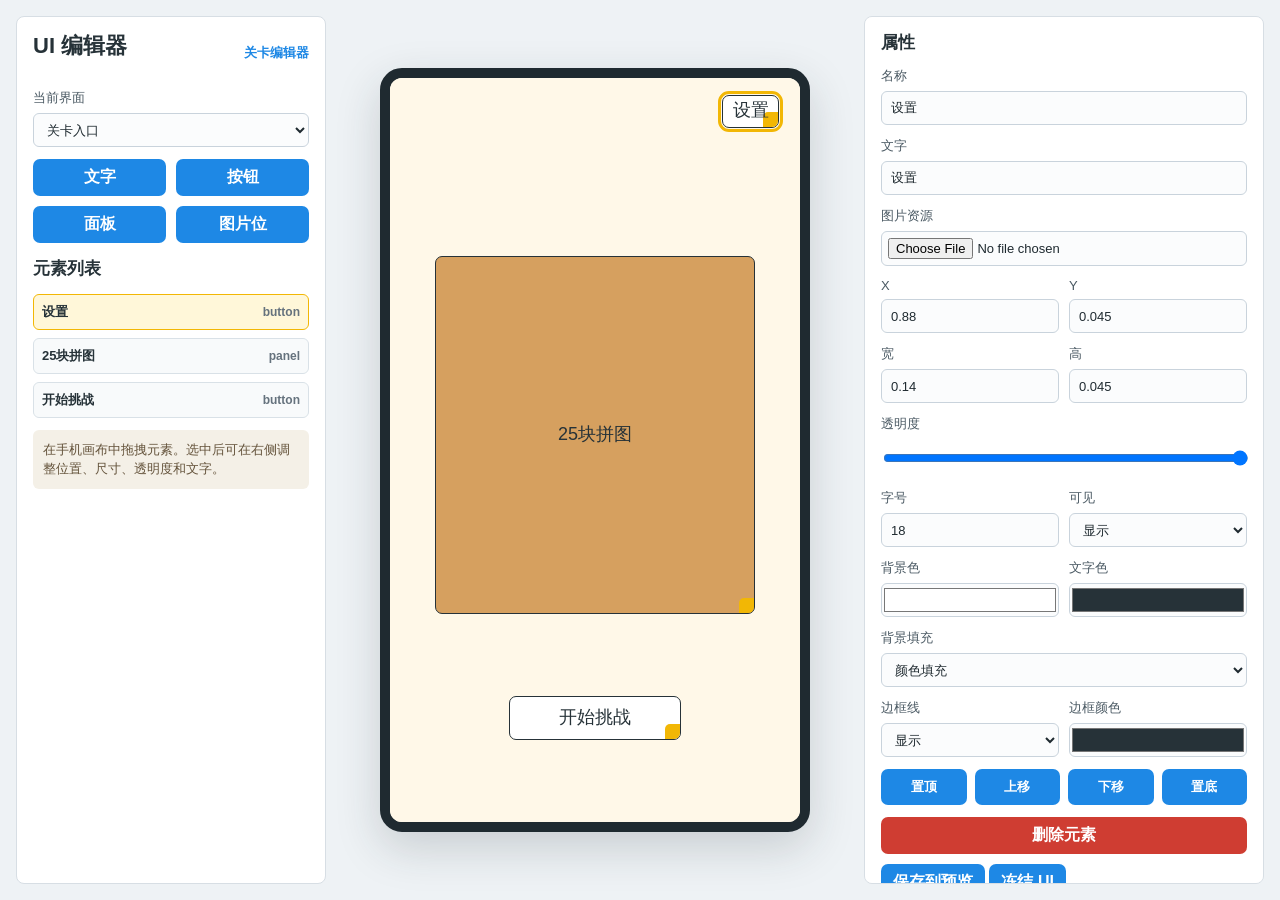
==== ui-editor.html @ 9cf3ad1f "Publish spot difference tool center" ====
<!doctype html>
<html lang="zh-CN">
  <head>
    <meta charset="utf-8">
    <meta name="viewport" content="width=device-width, initial-scale=1">
    <title>找茬 UI 编辑器 Demo</title>
    <link rel="stylesheet" href="ui-editor.css">
  </head>
  <body>
    <main class="ui-editor">
      <aside class="side-panel">
        <div class="tool-title">
          <h1>UI 编辑器</h1>
          <a href="index.html">关卡编辑器</a>
        </div>

        <label>
          当前界面
          <select id="screenSelect"></select>
        </label>

        <div class="button-grid">
          <button id="addText" type="button">文字</button>
          <button id="addButton" type="button">按钮</button>
          <button id="addPanel" type="button">面板</button>
          <button id="addImage" type="button">图片位</button>
        </div>

        <h2>元素列表</h2>
        <div id="elementList" class="element-list"></div>

        <div class="hint">
          在手机画布中拖拽元素。选中后可在右侧调整位置、尺寸、透明度和文字。
        </div>
      </aside>

      <section class="preview-wrap">
        <div class="phone">
          <div id="canvas" class="canvas"></div>
        </div>
      </section>

      <aside class="side-panel inspector">
        <h2>属性</h2>

        <label>
          名称
          <input id="elName">
        </label>

        <label>
          文字
          <input id="elText">
        </label>

        <label>
          图片资源
          <input id="elImage" type="file" accept="image/*">
        </label>

        <div class="grid-2">
          <label>
            X
            <input id="elX" type="number" min="0" max="1" step="0.001">
          </label>
          <label>
            Y
            <input id="elY" type="number" min="0" max="1" step="0.001">
          </label>
        </div>

        <div class="grid-2">
          <label>
            宽
            <input id="elW" type="number" min="0.01" max="1" step="0.001">
          </label>
          <label>
            高
            <input id="elH" type="number" min="0.01" max="1" step="0.001">
          </label>
        </div>

        <label>
          透明度
          <input id="elOpacity" type="range" min="0" max="1" step="0.05">
        </label>

        <div class="grid-2">
          <label>
            字号
            <input id="elFontSize" type="number" min="8" max="80" step="1">
          </label>
          <label>
            可见
            <select id="elVisible">
              <option value="true">显示</option>
              <option value="false">隐藏</option>
            </select>
          </label>
        </div>

        <div class="grid-2">
          <label>
            背景色
            <input id="elBg" type="color">
          </label>
          <label>
            文字色
            <input id="elColor" type="color">
          </label>
        </div>

        <label>
          背景填充
          <select id="elFillMode">
            <option value="solid">颜色填充</option>
            <option value="transparent">背景透明</option>
          </select>
        </label>

        <div class="grid-2">
          <label>
            边框线
            <select id="elBorderEnabled">
              <option value="true">显示</option>
              <option value="false">隐藏</option>
            </select>
          </label>
          <label>
            边框颜色
            <input id="elBorderColor" type="color">
          </label>
        </div>

        <div class="layer-tools">
          <button id="bringToFront" type="button">置顶</button>
          <button id="moveUp" type="button">上移</button>
          <button id="moveDown" type="button">下移</button>
          <button id="sendToBack" type="button">置底</button>
        </div>

        <button id="deleteElement" class="danger" type="button">删除元素</button>
        <button id="saveLayout" type="button">保存到预览</button>
        <button id="freezeUi" type="button">冻结 UI</button>
        <button id="unfreezeUi" class="danger" type="button">解冻 UI</button>
        <button id="downloadConfig" type="button">下载 UI JSON</button>
        <div id="actionStatus" class="action-status">等待操作</div>

        <h2>导出预览</h2>
        <pre id="jsonPreview"></pre>
      </aside>
    </main>

    <script src="shared-store.js"></script>
    <script src="persistent-store.js"></script>
    <script src="ui-editor.js"></script>
  </body>
</html>
---- ui-editor.css ----
* {
  box-sizing: border-box;
}

body {
  margin: 0;
  color: #263238;
  background: #eef2f5;
  font-family: Arial, "Microsoft YaHei", sans-serif;
}

button,
input,
select {
  font: inherit;
}

.ui-editor {
  display: grid;
  grid-template-columns: minmax(250px, 310px) minmax(360px, 1fr) minmax(310px, 400px);
  gap: 16px;
  min-height: 100vh;
  padding: 16px;
}

.side-panel {
  overflow: auto;
  max-height: calc(100vh - 32px);
  padding: 16px;
  border: 1px solid #d7dee4;
  border-radius: 8px;
  background: #ffffff;
}

.tool-title {
  display: flex;
  align-items: center;
  justify-content: space-between;
  gap: 12px;
  margin-bottom: 16px;
}

.tool-title a {
  color: #1e88e5;
  font-size: 13px;
  font-weight: 700;
  text-decoration: none;
}

h1,
h2 {
  margin: 0 0 14px;
  line-height: 1.2;
}

h1 {
  font-size: 22px;
}

h2 {
  font-size: 17px;
}

label {
  display: grid;
  gap: 6px;
  margin-bottom: 12px;
  color: #4a5963;
  font-size: 13px;
}

input,
select {
  width: 100%;
  min-height: 34px;
  padding: 7px 9px;
  border: 1px solid #c9d3dc;
  border-radius: 6px;
  background: #fbfcfd;
  color: #1f2a30;
}

input[type="range"],
input[type="color"] {
  padding: 0;
}

input[type="file"] {
  padding: 6px;
}

.button-grid,
.grid-2 {
  display: grid;
  grid-template-columns: 1fr 1fr;
  gap: 10px;
}

.button-grid {
  margin-bottom: 16px;
}

.layer-tools {
  display: grid;
  grid-template-columns: repeat(4, 1fr);
  gap: 8px;
  margin-bottom: 12px;
}

.layer-tools button {
  padding: 8px 6px;
  font-size: 13px;
}

button {
  min-height: 36px;
  padding: 8px 12px;
  border: 0;
  border-radius: 7px;
  background: #1e88e5;
  color: #ffffff;
  cursor: pointer;
  font-weight: 700;
}

button:hover {
  background: #166fbf;
}

button.danger {
  width: 100%;
  margin-bottom: 10px;
  background: #cf3d32;
}

button.danger:hover {
  background: #a9322a;
}

.action-status {
  margin: 8px 0 14px;
  color: #60717d;
  font-size: 13px;
  font-weight: 700;
}

.hint {
  margin-top: 12px;
  padding: 10px;
  border-radius: 6px;
  background: #f4f0e7;
  color: #64533b;
  font-size: 13px;
  line-height: 1.5;
}

.element-list {
  display: grid;
  gap: 8px;
}

.element-item {
  display: grid;
  grid-template-columns: 1fr auto;
  align-items: center;
  gap: 8px;
  padding: 8px;
  border: 1px solid #d9e1e7;
  border-radius: 6px;
  background: #f8fafb;
  color: #263238;
  cursor: pointer;
  font-size: 13px;
  text-align: left;
}

.element-item.active {
  border-color: #f2b705;
  background: #fff7d9;
}

.element-type {
  color: #65727d;
  font-size: 12px;
}

.preview-wrap {
  display: grid;
  place-items: center;
  min-width: 0;
}

.phone {
  width: min(430px, 100%);
  aspect-ratio: 9 / 16;
  overflow: hidden;
  border: 10px solid #1f2a30;
  border-radius: 22px;
  background: #fff8e8;
  box-shadow: 0 16px 45px rgba(31, 42, 48, 0.18);
}

.canvas {
  position: relative;
  width: 100%;
  height: 100%;
  overflow: hidden;
  background: #fff8e8;
}

.ui-node {
  position: absolute;
  display: grid;
  place-items: center;
  overflow: hidden;
  border: 1px solid rgba(38, 50, 56, 0.18);
  border-radius: 7px;
  color: #263238;
  cursor: move;
  user-select: none;
  text-align: center;
  line-height: 1.2;
}

.node-label {
  position: relative;
  z-index: 1;
  display: grid;
  place-items: center;
  width: 100%;
  height: 100%;
  padding: 4px;
}

.ui-node[data-type="text"] {
  border-color: transparent;
  background: transparent;
  font-weight: 700;
}

.ui-node[data-type="image"] {
  border: 2px dashed #d7b873;
}

.ui-node img {
  position: absolute;
  inset: 0;
  width: 100%;
  height: 100%;
  object-fit: contain;
  pointer-events: none;
}

.ui-node.selected {
  outline: 3px solid #f2b705;
  outline-offset: 1px;
}

.resize-handle {
  position: absolute;
  right: -1px;
  bottom: -1px;
  width: 16px;
  height: 16px;
  border-radius: 5px 0 6px;
  background: #f2b705;
  cursor: nwse-resize;
}

pre {
  min-height: 220px;
  max-height: 320px;
  overflow: auto;
  padding: 12px;
  border-radius: 8px;
  background: #172126;
  color: #d9f6e5;
  font-size: 12px;
  line-height: 1.45;
  white-space: pre-wrap;
}

@media (max-width: 980px) {
  .ui-editor {
    grid-template-columns: 1fr;
  }

  .side-panel {
    max-height: none;
  }
}
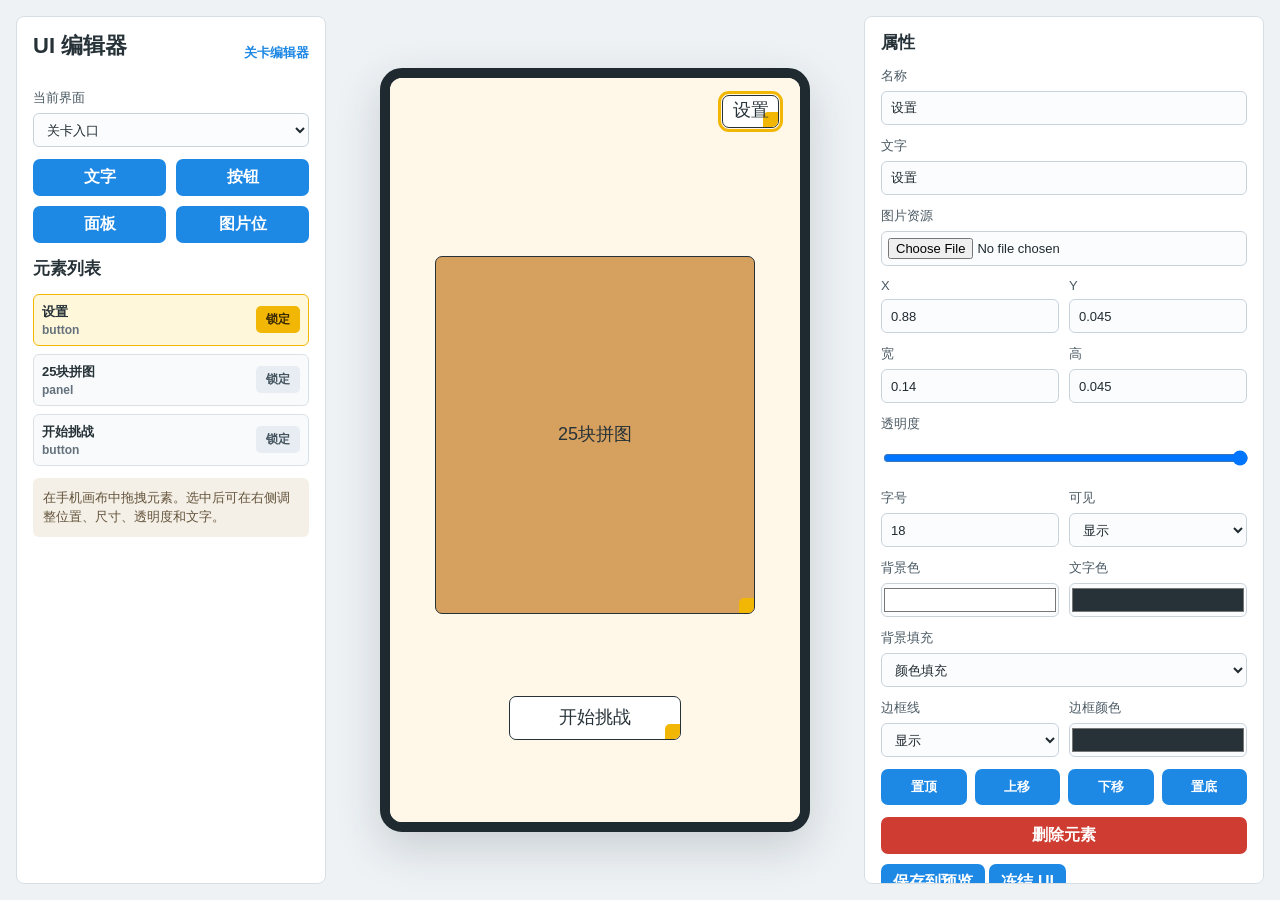
==== commit 142ba641: "Improve UI editor asset placement and locking" ====
--- a/ui-editor.html
+++ b/ui-editor.html
@@ -61,22 +61,22 @@
         <div class="grid-2">
           <label>
             X
-            <input id="elX" type="number" min="0" max="1" step="0.001">
+            <input id="elX" type="number" step="0.001">
           </label>
           <label>
             Y
-            <input id="elY" type="number" min="0" max="1" step="0.001">
+            <input id="elY" type="number" step="0.001">
           </label>
         </div>
 
         <div class="grid-2">
           <label>
             宽
-            <input id="elW" type="number" min="0.01" max="1" step="0.001">
+            <input id="elW" type="number" min="0.001" step="0.001">
           </label>
           <label>
             高
-            <input id="elH" type="number" min="0.01" max="1" step="0.001">
+            <input id="elH" type="number" min="0.001" step="0.001">
           </label>
         </div>
 
--- a/ui-editor.css
+++ b/ui-editor.css
@@ -174,9 +174,32 @@
   text-align: left;
 }
 
+.element-main {
+  display: grid;
+  gap: 2px;
+  min-width: 0;
+  text-align: left;
+}
+
 .element-item.active {
   border-color: #f2b705;
   background: #fff7d9;
+}
+
+.lock-toggle {
+  min-width: 44px;
+  padding: 5px 7px;
+  border-radius: 5px;
+  background: #e7edf2;
+  color: #455560;
+  font-size: 12px;
+  font-weight: 700;
+  text-align: center;
+}
+
+.element-item.active .lock-toggle {
+  background: #f2b705;
+  color: #3a2a00;
 }
 
 .element-type {
@@ -220,6 +243,27 @@
   user-select: none;
   text-align: center;
   line-height: 1.2;
+}
+
+.ui-node.locked {
+  cursor: default;
+  outline: 2px dashed rgba(70, 83, 91, 0.6);
+  outline-offset: -2px;
+}
+
+.ui-node.locked::after {
+  position: absolute;
+  right: 4px;
+  top: 4px;
+  z-index: 3;
+  padding: 2px 5px;
+  border-radius: 4px;
+  background: rgba(38, 50, 56, 0.78);
+  color: #ffffff;
+  content: "LOCK";
+  font-size: 10px;
+  font-weight: 700;
+  pointer-events: none;
 }
 
 .node-label {
